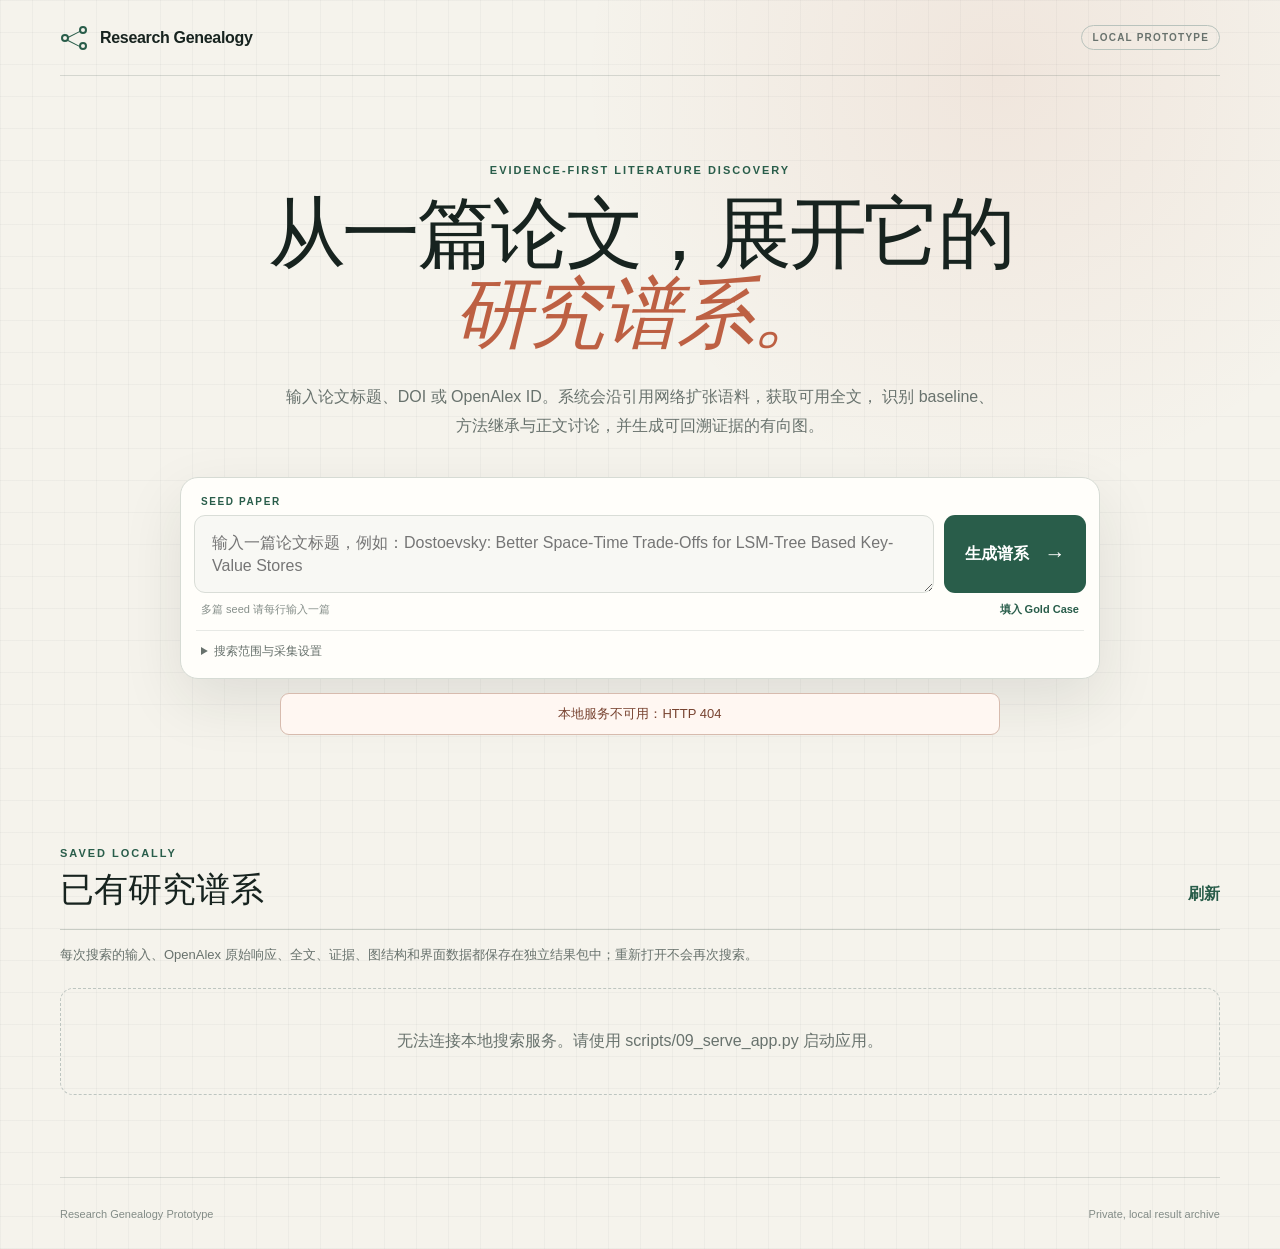
==== web/home.html @ e7bb859f "feat: add persistent genealogy search app" ====
<!doctype html>
<html lang="zh-CN">
  <head>
    <meta charset="utf-8" />
    <meta name="viewport" content="width=device-width, initial-scale=1" />
    <meta name="description" content="从一篇或多篇论文生成可查证的研究谱系" />
    <title>Research Genealogy</title>
    <link rel="icon" href="/web/favicon.svg" type="image/svg+xml" />
    <link rel="stylesheet" href="/web/home.css" />
  </head>
  <body>
    <div class="page-shell">
      <header class="site-header">
        <a class="wordmark" href="/" aria-label="Research Genealogy 首页">
          <span class="mark" aria-hidden="true"><i></i><i></i><i></i></span>
          <span>Research Genealogy</span>
        </a>
        <span class="prototype-pill">LOCAL PROTOTYPE</span>
      </header>

      <main>
        <section class="hero">
          <p class="eyebrow">EVIDENCE-FIRST LITERATURE DISCOVERY</p>
          <h1>从一篇论文，展开它的<br /><em>研究谱系。</em></h1>
          <p class="hero-copy">
            输入论文标题、DOI 或 OpenAlex ID。系统会沿引用网络扩张语料，获取可用全文，
            识别 baseline、方法继承与正文讨论，并生成可回溯证据的有向图。
          </p>

          <form id="search-form" class="search-card">
            <label for="seed-input">SEED PAPER</label>
            <div class="query-row">
              <textarea
                id="seed-input"
                name="seeds"
                rows="2"
                required
                placeholder="输入一篇论文标题，例如：Dostoevsky: Better Space-Time Trade-Offs for LSM-Tree Based Key-Value Stores"
              ></textarea>
              <button id="submit-button" type="submit">
                <span>生成谱系</span><b aria-hidden="true">→</b>
              </button>
            </div>
            <div class="input-footer">
              <span>多篇 seed 请每行输入一篇</span>
              <button type="button" id="gold-example" class="text-button">填入 Gold Case</button>
            </div>

            <details class="advanced">
              <summary>搜索范围与采集设置</summary>
              <div class="advanced-grid">
                <label>
                  <span>主题提示 <small>可选</small></span>
                  <input id="topic-input" type="text" placeholder="默认使用第一篇 seed" />
                </label>
                <label>
                  <span>语料上限</span>
                  <input id="corpus-cap" type="number" min="10" max="500" value="100" />
                </label>
                <label>
                  <span>优先获取全文数</span>
                  <input id="fulltext-limit" type="number" min="0" max="100" value="16" />
                </label>
              </div>
            </details>
          </form>
          <div id="form-message" class="form-message" role="status" hidden></div>
        </section>

        <section class="history-section" aria-labelledby="history-title">
          <div class="section-heading">
            <div>
              <p class="eyebrow">SAVED LOCALLY</p>
              <h2 id="history-title">已有研究谱系</h2>
            </div>
            <button id="refresh-history" class="refresh-button" type="button">刷新</button>
          </div>
          <p class="history-intro">
            每次搜索的输入、OpenAlex 原始响应、全文、证据、图结构和界面数据都保存在独立结果包中；重新打开不会再次搜索。
          </p>
          <div id="history-list" class="history-list" aria-live="polite">
            <div class="empty-card">正在读取本地结果…</div>
          </div>
        </section>
      </main>

      <footer>
        <span>Research Genealogy Prototype</span>
        <span>Private, local result archive</span>
      </footer>
    </div>
    <script src="/web/home.js"></script>
  </body>
</html>
---- web/home.css ----
:root {
  --ink: #17231f;
  --muted: #68726d;
  --paper: #f5f3ec;
  --card: #fffefa;
  --line: #d9ddd6;
  --green: #295d4a;
  --green-dark: #173e31;
  --rust: #bd6043;
  --blue: #497fa7;
  --shadow: 0 22px 60px rgba(25, 42, 34, .10);
}

* { box-sizing: border-box; }

body {
  margin: 0;
  min-height: 100vh;
  color: var(--ink);
  background:
    radial-gradient(circle at 78% 6%, rgba(189, 96, 67, .09), transparent 26rem),
    linear-gradient(rgba(31, 54, 45, .035) 1px, transparent 1px),
    linear-gradient(90deg, rgba(31, 54, 45, .035) 1px, transparent 1px),
    var(--paper);
  background-size: auto, 32px 32px, 32px 32px, auto;
  font-family: Inter, ui-sans-serif, -apple-system, BlinkMacSystemFont, "Segoe UI", "PingFang SC", sans-serif;
}

button, input, textarea { font: inherit; }
button, a { -webkit-tap-highlight-color: transparent; }
.page-shell { width: min(1160px, calc(100% - 44px)); margin: 0 auto; }

.site-header {
  height: 76px;
  display: flex;
  align-items: center;
  justify-content: space-between;
  border-bottom: 1px solid rgba(41, 67, 57, .16);
}

.wordmark { display: flex; align-items: center; gap: 12px; color: inherit; text-decoration: none; font-weight: 750; letter-spacing: -.02em; }
.mark { width: 28px; height: 26px; position: relative; display: inline-block; }
.mark i { position: absolute; width: 8px; height: 8px; border: 2px solid var(--green); border-radius: 50%; background: var(--paper); }
.mark i:nth-child(1) { left: 1px; top: 9px; }
.mark i:nth-child(2) { right: 1px; top: 1px; }
.mark i:nth-child(3) { right: 1px; bottom: 1px; }
.mark::before, .mark::after { content: ""; position: absolute; left: 8px; width: 14px; height: 1px; background: var(--green); transform-origin: left; }
.mark::before { top: 12px; transform: rotate(-27deg); }
.mark::after { top: 15px; transform: rotate(27deg); }
.prototype-pill { padding: 6px 10px; border: 1px solid #b9c3bd; border-radius: 99px; color: var(--muted); font-size: 10px; font-weight: 800; letter-spacing: .12em; }

.hero { max-width: 920px; margin: 88px auto 112px; text-align: center; }
.eyebrow { margin: 0 0 18px; color: var(--green); font-size: 11px; font-weight: 850; letter-spacing: .18em; }
h1 { margin: 0; font-family: Georgia, "Noto Serif SC", serif; font-size: clamp(44px, 6.6vw, 78px); font-weight: 500; line-height: 1.03; letter-spacing: -.045em; }
h1 em { color: var(--rust); font-weight: 500; }
.hero-copy { max-width: 720px; margin: 27px auto 36px; color: var(--muted); font-size: 16px; line-height: 1.85; }

.search-card { padding: 13px; text-align: left; background: var(--card); border: 1px solid #d6dbd4; border-radius: 18px; box-shadow: var(--shadow); }
.search-card > label { display: block; padding: 5px 7px 8px; color: var(--green); font-size: 10px; font-weight: 850; letter-spacing: .16em; }
.query-row { display: grid; grid-template-columns: minmax(0, 1fr) auto; gap: 10px; align-items: stretch; }
textarea { width: 100%; min-height: 76px; resize: vertical; padding: 15px 17px; color: var(--ink); background: #f8f8f4; border: 1px solid #d9ddd7; border-radius: 11px; outline: none; line-height: 1.45; }
textarea:focus, input:focus { border-color: #6d9685; box-shadow: 0 0 0 3px rgba(41, 93, 74, .10); }
.query-row > button { min-width: 142px; padding: 0 20px; border: 0; border-radius: 11px; color: white; background: var(--green); cursor: pointer; font-weight: 750; display: flex; gap: 16px; align-items: center; justify-content: center; transition: transform .15s, background .15s; }
.query-row > button:hover { background: var(--green-dark); transform: translateY(-1px); }
.query-row > button:disabled { opacity: .55; cursor: wait; transform: none; }
.query-row > button b { font-size: 21px; font-weight: 400; }
.input-footer { display: flex; justify-content: space-between; padding: 9px 7px 2px; color: #87908b; font-size: 11px; }
.text-button, .refresh-button { border: 0; padding: 0; color: var(--green); background: transparent; cursor: pointer; font-weight: 700; }
.advanced { margin: 11px 2px 0; border-top: 1px solid #e7e9e5; }
.advanced summary { padding: 12px 5px 5px; color: var(--muted); font-size: 12px; cursor: pointer; }
.advanced-grid { display: grid; grid-template-columns: 2fr 1fr 1fr; gap: 10px; padding: 8px 4px 4px; }
.advanced-grid label span { display: block; margin-bottom: 6px; color: var(--muted); font-size: 11px; font-weight: 700; }
.advanced-grid small { font-weight: 400; }
.advanced-grid input { width: 100%; padding: 10px 11px; border: 1px solid var(--line); border-radius: 8px; background: #fbfbf8; outline: none; }
.form-message { margin: 14px auto 0; padding: 11px 15px; max-width: 720px; border: 1px solid #d7bbae; border-radius: 9px; color: #77422f; background: #fff7f2; font-size: 13px; }

.history-section { margin: 0 0 82px; }
.section-heading { display: flex; align-items: end; justify-content: space-between; padding-bottom: 16px; border-bottom: 1px solid rgba(41, 67, 57, .22); }
.section-heading .eyebrow { margin-bottom: 8px; }
h2 { margin: 0; font-family: Georgia, "Noto Serif SC", serif; font-size: 34px; font-weight: 500; }
.refresh-button { padding: 8px 0; }
.history-intro { margin: 16px 0 24px; color: var(--muted); font-size: 13px; }
.history-list { display: grid; gap: 12px; }
.result-card { display: grid; grid-template-columns: minmax(0, 1fr) auto; gap: 28px; padding: 21px 23px; background: rgba(255, 254, 250, .82); border: 1px solid var(--line); border-radius: 13px; transition: border-color .15s, transform .15s; }
.result-card:hover { border-color: #aab9b1; transform: translateY(-1px); }
.result-title { margin: 0 0 7px; font: 500 20px/1.35 Georgia, "Noto Serif SC", serif; }
.seed-list { margin: 0; color: var(--muted); font-size: 12px; line-height: 1.55; }
.result-meta { display: flex; flex-wrap: wrap; gap: 8px 15px; margin-top: 15px; color: #7c8681; font-size: 11px; }
.result-actions { min-width: 150px; display: flex; flex-direction: column; align-items: flex-end; justify-content: space-between; gap: 15px; }
.status { display: inline-flex; align-items: center; gap: 7px; font-size: 11px; font-weight: 800; letter-spacing: .06em; text-transform: uppercase; }
.status::before { content: ""; width: 7px; height: 7px; border-radius: 50%; background: #a9b1ad; }
.status.completed { color: var(--green); }
.status.completed::before { background: #3e8769; }
.status.running, .status.queued { color: var(--blue); }
.status.running::before, .status.queued::before { background: var(--blue); box-shadow: 0 0 0 4px rgba(73, 127, 167, .12); }
.status.failed, .status.interrupted { color: #a64d35; }
.status.failed::before, .status.interrupted::before { background: #bd6043; }
.open-result { padding: 9px 13px; border: 1px solid #b6c3bc; border-radius: 8px; color: var(--green); text-decoration: none; font-size: 12px; font-weight: 750; }
.progress { width: 150px; }
.progress-track { height: 5px; overflow: hidden; border-radius: 99px; background: #e3e7e4; }
.progress-fill { height: 100%; background: var(--blue); }
.progress-copy { margin-top: 7px; color: var(--muted); font-size: 10px; text-align: right; }
.empty-card { padding: 42px 24px; border: 1px dashed #bdc5c0; border-radius: 13px; color: var(--muted); text-align: center; }
footer { min-height: 72px; display: flex; align-items: center; justify-content: space-between; border-top: 1px solid rgba(41, 67, 57, .16); color: #838c87; font-size: 11px; }

@media (max-width: 700px) {
  .page-shell { width: min(100% - 24px, 1160px); }
  .hero { margin: 62px auto 84px; }
  .hero-copy { font-size: 14px; }
  .query-row { grid-template-columns: 1fr; }
  .query-row > button { min-height: 52px; }
  .advanced-grid { grid-template-columns: 1fr; }
  .result-card { grid-template-columns: 1fr; gap: 18px; }
  .result-actions { align-items: flex-start; }
  .progress { width: 100%; }
  .progress-copy { text-align: left; }
}
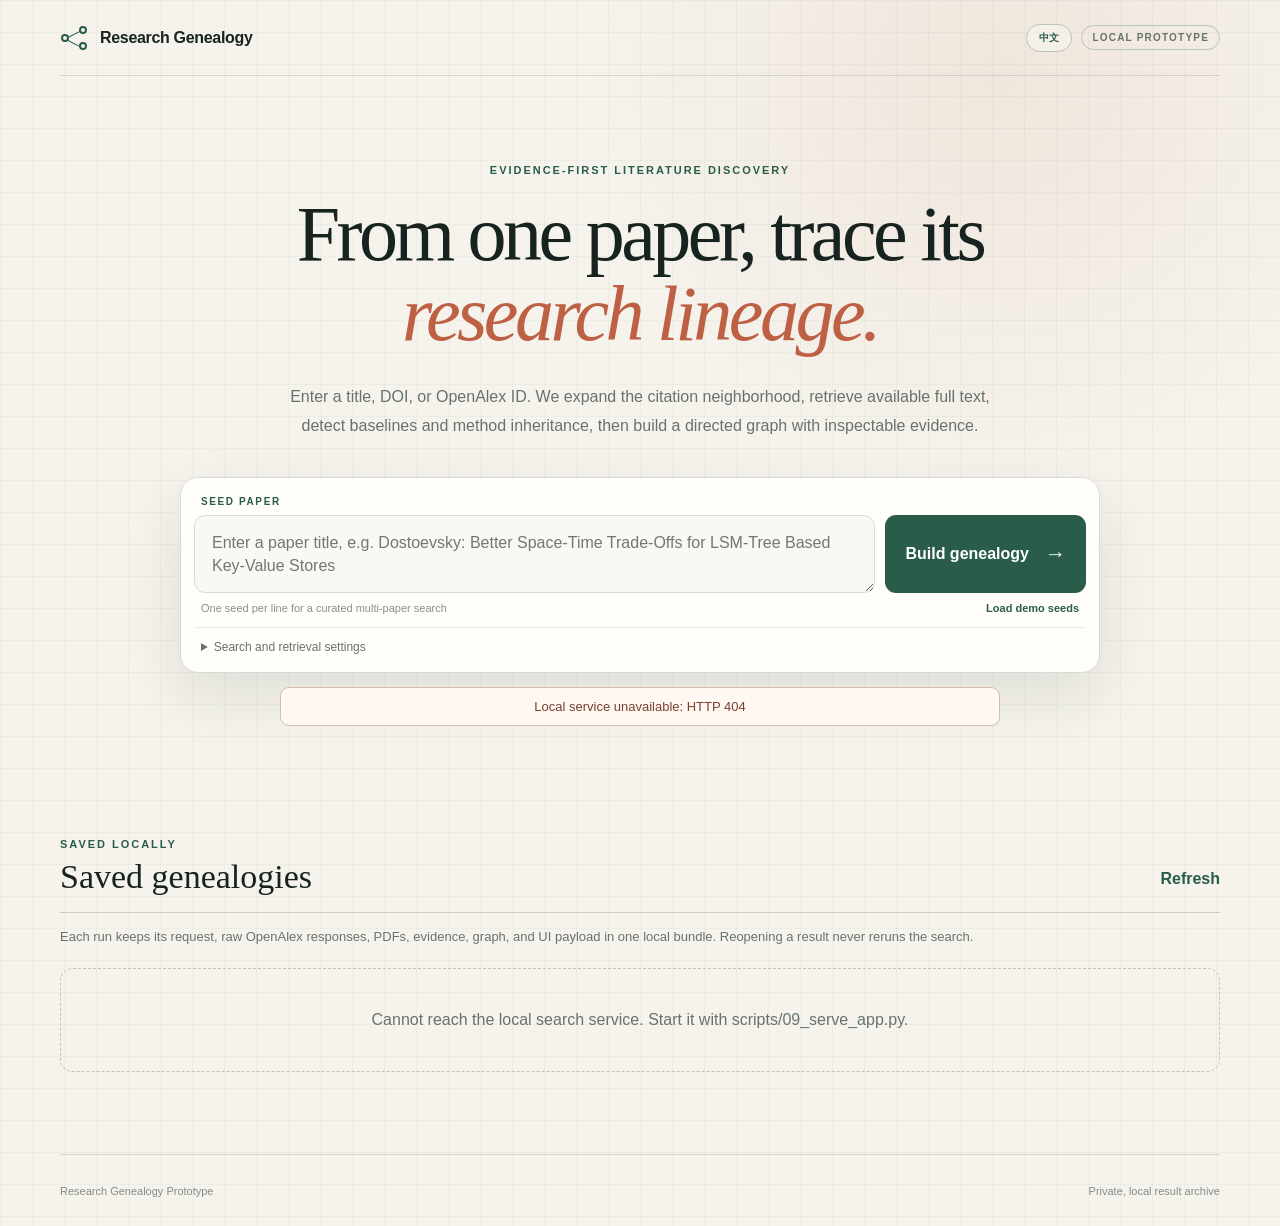
==== commit cf54bf97: "feat: prepare bilingual public release" ====
--- a/web/home.html
+++ b/web/home.html
@@ -1,31 +1,31 @@
 <!doctype html>
-<html lang="zh-CN">
+<html lang="en" data-i18n-document-title="document.homeTitle">
   <head>
     <meta charset="utf-8" />
     <meta name="viewport" content="width=device-width, initial-scale=1" />
-    <meta name="description" content="从一篇或多篇论文生成可查证的研究谱系" />
-    <title>Research Genealogy</title>
+    <meta name="description" content="Turn a seed paper into an evidence-backed research genealogy." data-i18n-content="document.homeDescription" />
+    <title>Research Genealogy — Evidence-first literature maps</title>
     <link rel="icon" href="/web/favicon.svg" type="image/svg+xml" />
     <link rel="stylesheet" href="/web/home.css" />
   </head>
   <body>
     <div class="page-shell">
       <header class="site-header">
-        <a class="wordmark" href="/" aria-label="Research Genealogy 首页">
+        <a class="wordmark" href="/" aria-label="Research Genealogy home" data-i18n-aria-label="home.wordmarkAria" data-preserve-language>
           <span class="mark" aria-hidden="true"><i></i><i></i><i></i></span>
           <span>Research Genealogy</span>
         </a>
-        <span class="prototype-pill">LOCAL PROTOTYPE</span>
+        <div class="header-tools">
+          <button class="language-button" id="language-toggle" type="button">中文</button>
+          <span class="prototype-pill">LOCAL PROTOTYPE</span>
+        </div>
       </header>
 
       <main>
         <section class="hero">
           <p class="eyebrow">EVIDENCE-FIRST LITERATURE DISCOVERY</p>
-          <h1>从一篇论文，展开它的<br /><em>研究谱系。</em></h1>
-          <p class="hero-copy">
-            输入论文标题、DOI 或 OpenAlex ID。系统会沿引用网络扩张语料，获取可用全文，
-            识别 baseline、方法继承与正文讨论，并生成可回溯证据的有向图。
-          </p>
+          <h1><span data-i18n="home.heroTitleLead">From one paper, trace its</span><br /><em data-i18n="home.heroTitleAccent">research lineage.</em></h1>
+          <p class="hero-copy" data-i18n="home.heroCopy">Enter a title, DOI, or OpenAlex ID. We expand the citation neighborhood, retrieve available full text, detect baselines and method inheritance, then build a directed graph with inspectable evidence.</p>
 
           <form id="search-form" class="search-card">
             <label for="seed-input">SEED PAPER</label>
@@ -35,30 +35,31 @@
                 name="seeds"
                 rows="2"
                 required
-                placeholder="输入一篇论文标题，例如：Dostoevsky: Better Space-Time Trade-Offs for LSM-Tree Based Key-Value Stores"
+                placeholder="Enter a paper title, e.g. Dostoevsky: Better Space-Time Trade-Offs for LSM-Tree Based Key-Value Stores"
+                data-i18n-placeholder="home.seedPlaceholder"
               ></textarea>
               <button id="submit-button" type="submit">
-                <span>生成谱系</span><b aria-hidden="true">→</b>
+                <span data-i18n="home.generate">Build genealogy</span><b aria-hidden="true">→</b>
               </button>
             </div>
             <div class="input-footer">
-              <span>多篇 seed 请每行输入一篇</span>
-              <button type="button" id="gold-example" class="text-button">填入 Gold Case</button>
+              <span data-i18n="home.multiSeedHint">One seed per line for a curated multi-paper search</span>
+              <button type="button" id="gold-example" class="text-button" data-i18n="home.fillGold">Load demo seeds</button>
             </div>
 
             <details class="advanced">
-              <summary>搜索范围与采集设置</summary>
+              <summary data-i18n="home.settings">Search and retrieval settings</summary>
               <div class="advanced-grid">
                 <label>
-                  <span>主题提示 <small>可选</small></span>
-                  <input id="topic-input" type="text" placeholder="默认使用第一篇 seed" />
+                  <span><span data-i18n="home.topicHint">Topic hint</span> <small data-i18n="home.optional">optional</small></span>
+                  <input id="topic-input" type="text" placeholder="Defaults to the first seed" data-i18n-placeholder="home.topicPlaceholder" />
                 </label>
                 <label>
-                  <span>语料上限</span>
+                  <span data-i18n="home.corpusCap">Corpus cap</span>
                   <input id="corpus-cap" type="number" min="10" max="500" value="100" />
                 </label>
                 <label>
-                  <span>优先获取全文数</span>
+                  <span data-i18n="home.fulltextLimit">Priority full-text papers</span>
                   <input id="fulltext-limit" type="number" min="0" max="100" value="16" />
                 </label>
               </div>
@@ -71,24 +72,23 @@
           <div class="section-heading">
             <div>
               <p class="eyebrow">SAVED LOCALLY</p>
-              <h2 id="history-title">已有研究谱系</h2>
+              <h2 id="history-title" data-i18n="home.savedTitle">Saved genealogies</h2>
             </div>
-            <button id="refresh-history" class="refresh-button" type="button">刷新</button>
+            <button id="refresh-history" class="refresh-button" type="button" data-i18n="home.refresh">Refresh</button>
           </div>
-          <p class="history-intro">
-            每次搜索的输入、OpenAlex 原始响应、全文、证据、图结构和界面数据都保存在独立结果包中；重新打开不会再次搜索。
-          </p>
+          <p class="history-intro" data-i18n="home.historyIntro">Each run keeps its request, raw OpenAlex responses, PDFs, evidence, graph, and UI payload in one local bundle. Reopening a result never reruns the search.</p>
           <div id="history-list" class="history-list" aria-live="polite">
-            <div class="empty-card">正在读取本地结果…</div>
+            <div class="empty-card" data-i18n="home.historyLoading">Loading local results…</div>
           </div>
         </section>
       </main>
 
       <footer>
         <span>Research Genealogy Prototype</span>
-        <span>Private, local result archive</span>
+        <span data-i18n="home.footerArchive">Private, local result archive</span>
       </footer>
     </div>
+    <script src="/web/i18n.js"></script>
     <script src="/web/home.js"></script>
   </body>
 </html>
--- a/web/home.css
+++ b/web/home.css
@@ -47,6 +47,12 @@
 .mark::before, .mark::after { content: ""; position: absolute; left: 8px; width: 14px; height: 1px; background: var(--green); transform-origin: left; }
 .mark::before { top: 12px; transform: rotate(-27deg); }
 .mark::after { top: 15px; transform: rotate(27deg); }
+.header-tools { display: flex; align-items: center; gap: 9px; }
+.language-button {
+  min-width: 46px; padding: 6px 10px; color: var(--green); background: rgba(255,255,255,.35);
+  border: 1px solid #b9c3bd; border-radius: 99px; cursor: pointer; font-size: 10px; font-weight: 800;
+}
+.language-button:hover { color: #fff; background: var(--green); border-color: var(--green); }
 .prototype-pill { padding: 6px 10px; border: 1px solid #b9c3bd; border-radius: 99px; color: var(--muted); font-size: 10px; font-weight: 800; letter-spacing: .12em; }
 
 .hero { max-width: 920px; margin: 88px auto 112px; text-align: center; }
@@ -69,7 +75,7 @@
 .advanced { margin: 11px 2px 0; border-top: 1px solid #e7e9e5; }
 .advanced summary { padding: 12px 5px 5px; color: var(--muted); font-size: 12px; cursor: pointer; }
 .advanced-grid { display: grid; grid-template-columns: 2fr 1fr 1fr; gap: 10px; padding: 8px 4px 4px; }
-.advanced-grid label span { display: block; margin-bottom: 6px; color: var(--muted); font-size: 11px; font-weight: 700; }
+.advanced-grid label > span { display: block; margin-bottom: 6px; color: var(--muted); font-size: 11px; font-weight: 700; }
 .advanced-grid small { font-weight: 400; }
 .advanced-grid input { width: 100%; padding: 10px 11px; border: 1px solid var(--line); border-radius: 8px; background: #fbfbf8; outline: none; }
 .form-message { margin: 14px auto 0; padding: 11px 15px; max-width: 720px; border: 1px solid #d7bbae; border-radius: 9px; color: #77422f; background: #fff7f2; font-size: 13px; }
